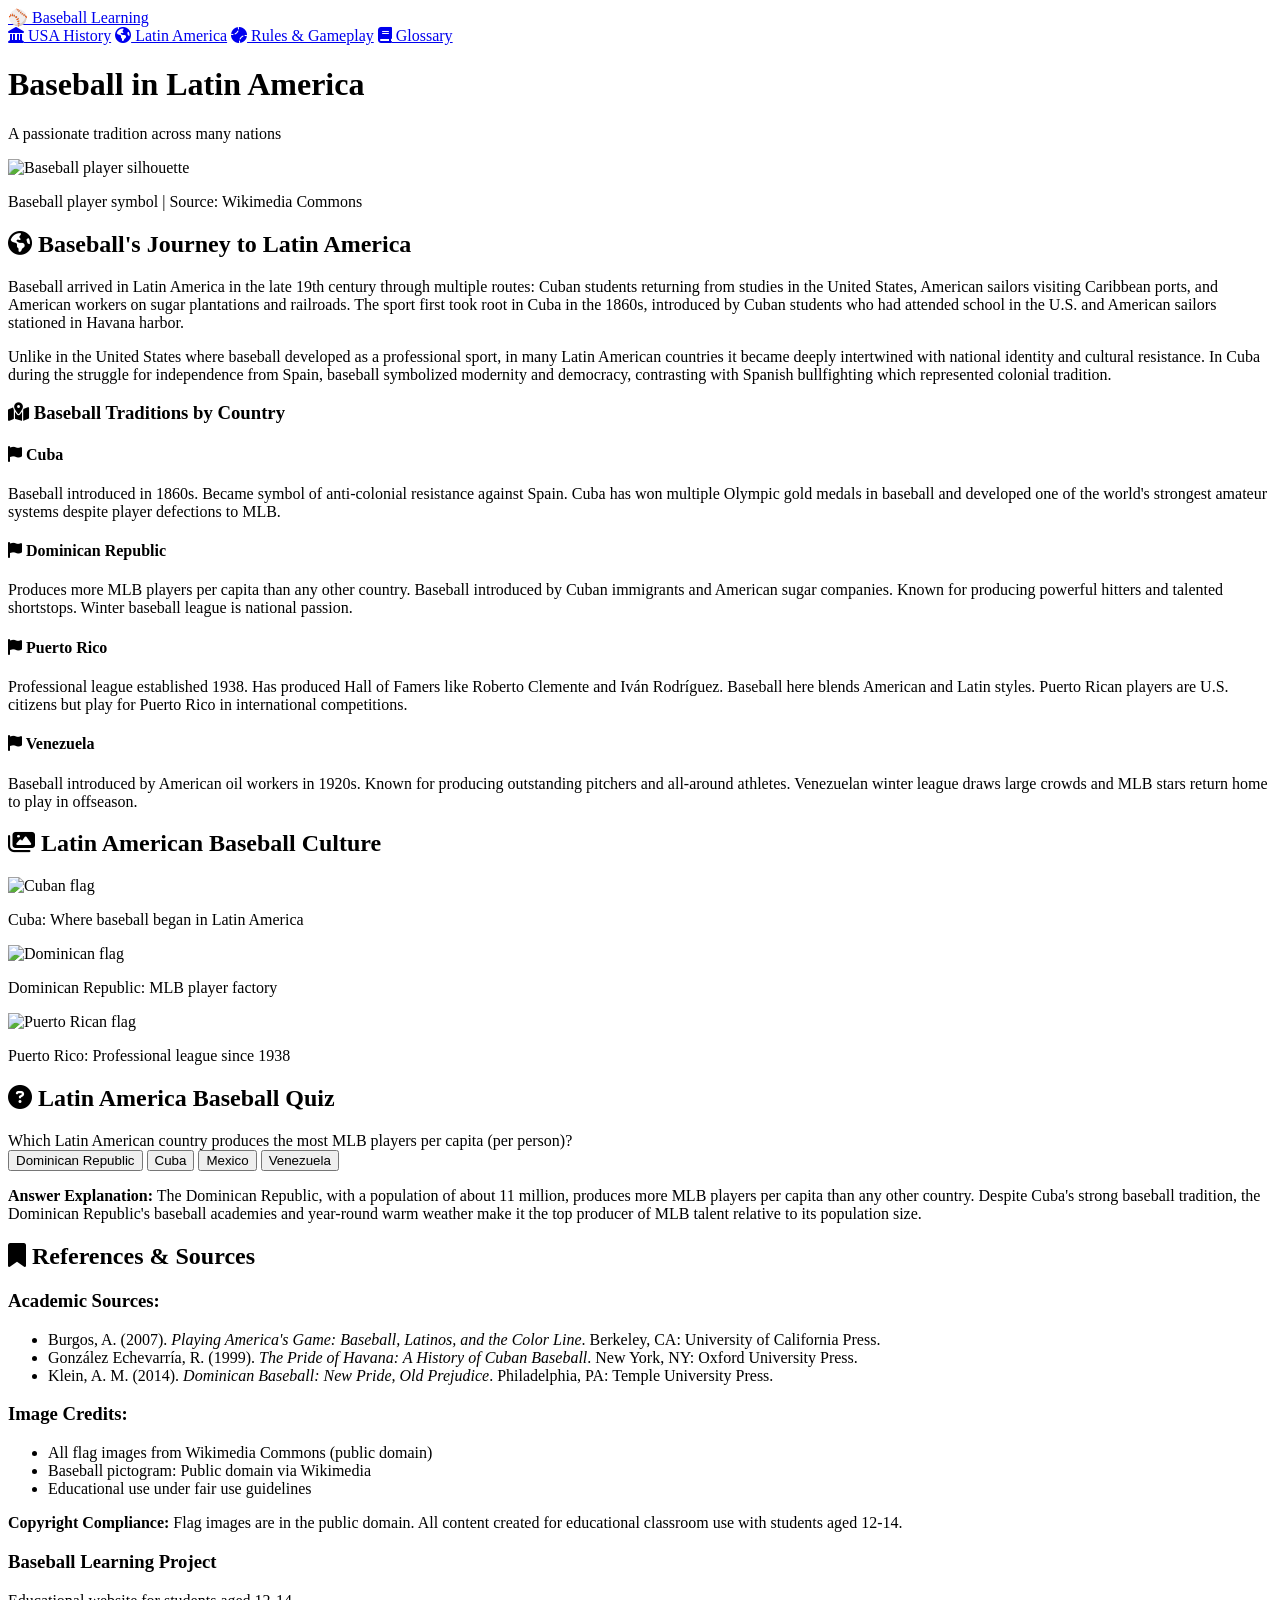
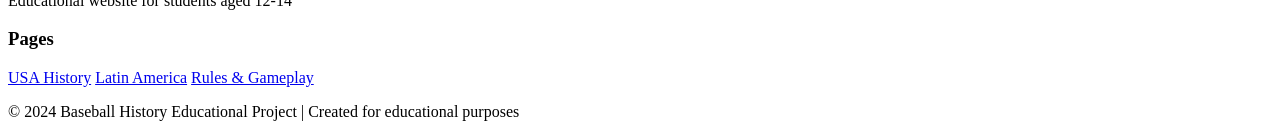
==== latin-america.html @ d47d445d "Create latin-america.html" ====
<!DOCTYPE html>
<html lang="en">
<head>
    <meta charset="UTF-8">
    <meta name="viewport" content="width=device-width, initial-scale=1.0">
    <title>Baseball in Latin America</title>
    <link rel="stylesheet" href="style.css">
    <link rel="stylesheet" href="https://cdnjs.cloudflare.com/ajax/libs/font-awesome/6.4.0/css/all.min.css">
</head>
<body class="latin-page">
    <nav class="main-nav">
        <div class="nav-container">
            <a href="index.html" class="nav-logo">⚾ Baseball Learning</a>
            <div class="nav-links">
                <a href="index.html"><i class="fas fa-landmark"></i> USA History</a>
                <a href="latin-america.html" class="active"><i class="fas fa-globe-americas"></i> Latin America</a>
                <a href="rules.html"><i class="fas fa-baseball-ball"></i> Rules & Gameplay</a>
                <a href="index.html#glossary"><i class="fas fa-book"></i> Glossary</a>
            </div>
        </div>
    </nav>

    <header class="hero">
        <div class="hero-content">
            <h1 class="hero-title">Baseball in Latin America</h1>
            <p class="hero-subtitle">A passionate tradition across many nations</p>
        </div>
    </header>

    <main class="container">
        <section class="content-section">
            <div class="content-with-image reverse">
                <div class="image-content">
                    <img src="https://upload.wikimedia.org/wikipedia/commons/thumb/9/9a/Baseball_pictogram.svg/400px-Baseball_pictogram.svg.png" alt="Baseball player silhouette" class="content-image">
                    <p class="image-caption">Baseball player symbol | Source: Wikimedia Commons</p>
                </div>
                <div class="text-content">
                    <h2><i class="fas fa-globe-americas"></i> Baseball's Journey to Latin America</h2>
                    <p>Baseball arrived in Latin America in the late 19th century through multiple routes: Cuban students returning from studies in the United States, American sailors visiting Caribbean ports, and American workers on sugar plantations and railroads. The sport first took root in Cuba in the 1860s, introduced by Cuban students who had attended school in the U.S. and American sailors stationed in Havana harbor.</p>
                    
                    <p>Unlike in the United States where baseball developed as a professional sport, in many Latin American countries it became deeply intertwined with national identity and cultural resistance. In Cuba during the struggle for independence from Spain, baseball symbolized modernity and democracy, contrasting with Spanish bullfighting which represented colonial tradition.</p>
                    
                    <h3><i class="fas fa-map-marked-alt"></i> Baseball Traditions by Country</h3>
                    <div class="countries-grid">
                        <div class="country-card">
                            <h4><i class="fas fa-flag"></i> Cuba</h4>
                            <p>Baseball introduced in 1860s. Became symbol of anti-colonial resistance against Spain. Cuba has won multiple Olympic gold medals in baseball and developed one of the world's strongest amateur systems despite player defections to MLB.</p>
                        </div>
                        <div class="country-card">
                            <h4><i class="fas fa-flag"></i> Dominican Republic</h4>
                            <p>Produces more MLB players per capita than any other country. Baseball introduced by Cuban immigrants and American sugar companies. Known for producing powerful hitters and talented shortstops. Winter baseball league is national passion.</p>
                        </div>
                        <div class="country-card">
                            <h4><i class="fas fa-flag"></i> Puerto Rico</h4>
                            <p>Professional league established 1938. Has produced Hall of Famers like Roberto Clemente and Iván Rodríguez. Baseball here blends American and Latin styles. Puerto Rican players are U.S. citizens but play for Puerto Rico in international competitions.</p>
                        </div>
                        <div class="country-card">
                            <h4><i class="fas fa-flag"></i> Venezuela</h4>
                            <p>Baseball introduced by American oil workers in 1920s. Known for producing outstanding pitchers and all-around athletes. Venezuelan winter league draws large crowds and MLB stars return home to play in offseason.</p>
                        </div>
                    </div>
                </div>
            </div>
        </section>

        <section class="image-gallery">
            <h2><i class="fas fa-images"></i> Latin American Baseball Culture</h2>
            <div class="gallery-grid">
                <div class="gallery-item">
                    <img src="https://upload.wikimedia.org/wikipedia/commons/thumb/b/b9/Flag_of_Cuba.svg/400px-Flag_of_Cuba.svg.png" alt="Cuban flag">
                    <p>Cuba: Where baseball began in Latin America</p>
                </div>
                <div class="gallery-item">
                    <img src="https://upload.wikimedia.org/wikipedia/commons/thumb/9/9f/Flag_of_the_Dominican_Republic.svg/400px-Flag_of_the_Dominican_Republic.svg.png" alt="Dominican flag">
                    <p>Dominican Republic: MLB player factory</p>
                </div>
                <div class="gallery-item">
                    <img src="https://upload.wikimedia.org/wikipedia/commons/thumb/2/28/Flag_of_Puerto_Rico.svg/400px-Flag_of_Puerto_Rico.svg.png" alt="Puerto Rican flag">
                    <p>Puerto Rico: Professional league since 1938</p>
                </div>
            </div>
        </section>

        <section class="quiz-section">
            <h2><i class="fas fa-question-circle"></i> Latin America Baseball Quiz</h2>
            <div class="quiz-box">
                <div class="quiz-question" id="quiz-question-la">Which Latin American country produces the most MLB players per capita (per person)?</div>
                <div class="quiz-options">
                    <button class="quiz-option" onclick="checkAnswerLA(this, 'correct')">Dominican Republic</button>
                    <button class="quiz-option" onclick="checkAnswerLA(this, 'wrong')">Cuba</button>
                    <button class="quiz-option" onclick="checkAnswerLA(this, 'wrong')">Mexico</button>
                    <button class="quiz-option" onclick="checkAnswerLA(this, 'wrong')">Venezuela</button>
                </div>
                <div class="quiz-feedback" id="quiz-feedback-la"></div>
                <div class="quiz-explanation">
                    <p><strong>Answer Explanation:</strong> The Dominican Republic, with a population of about 11 million, produces more MLB players per capita than any other country. Despite Cuba's strong baseball tradition, the Dominican Republic's baseball academies and year-round warm weather make it the top producer of MLB talent relative to its population size.</p>
                </div>
            </div>
        </section>

        <section class="references-section">
            <h2><i class="fas fa-bookmark"></i> References & Sources</h2>
            <div class="references-box">
                <h3>Academic Sources:</h3>
                <ul>
                    <li>Burgos, A. (2007). <em>Playing America's Game: Baseball, Latinos, and the Color Line</em>. Berkeley, CA: University of California Press.</li>
                    <li>González Echevarría, R. (1999). <em>The Pride of Havana: A History of Cuban Baseball</em>. New York, NY: Oxford University Press.</li>
                    <li>Klein, A. M. (2014). <em>Dominican Baseball: New Pride, Old Prejudice</em>. Philadelphia, PA: Temple University Press.</li>
                </ul>
                
                <h3>Image Credits:</h3>
                <ul>
                    <li>All flag images from Wikimedia Commons (public domain)</li>
                    <li>Baseball pictogram: Public domain via Wikimedia</li>
                    <li>Educational use under fair use guidelines</li>
                </ul>
                
                <div class="copyright-notice">
                    <p><strong>Copyright Compliance:</strong> Flag images are in the public domain. All content created for educational classroom use with students aged 12-14.</p>
                </div>
            </div>
        </section>
    </main>

    <footer class="main-footer">
        <div class="footer-content">
            <div class="footer-section">
                <h3>Baseball Learning Project</h3>
                <p>Educational website for students aged 12-14</p>
            </div>
            <div class="footer-section">
                <h3>Pages</h3>
                <a href="index.html">USA History</a>
                <a href="latin-america.html">Latin America</a>
                <a href="rules.html">Rules & Gameplay</a>
            </div>
        </div>
        <div class="footer-bottom">
            <p>© 2024 Baseball History Educational Project | Created for educational purposes</p>
        </div>
    </footer>

    <script src="script.js"></script>
</body>
</html>
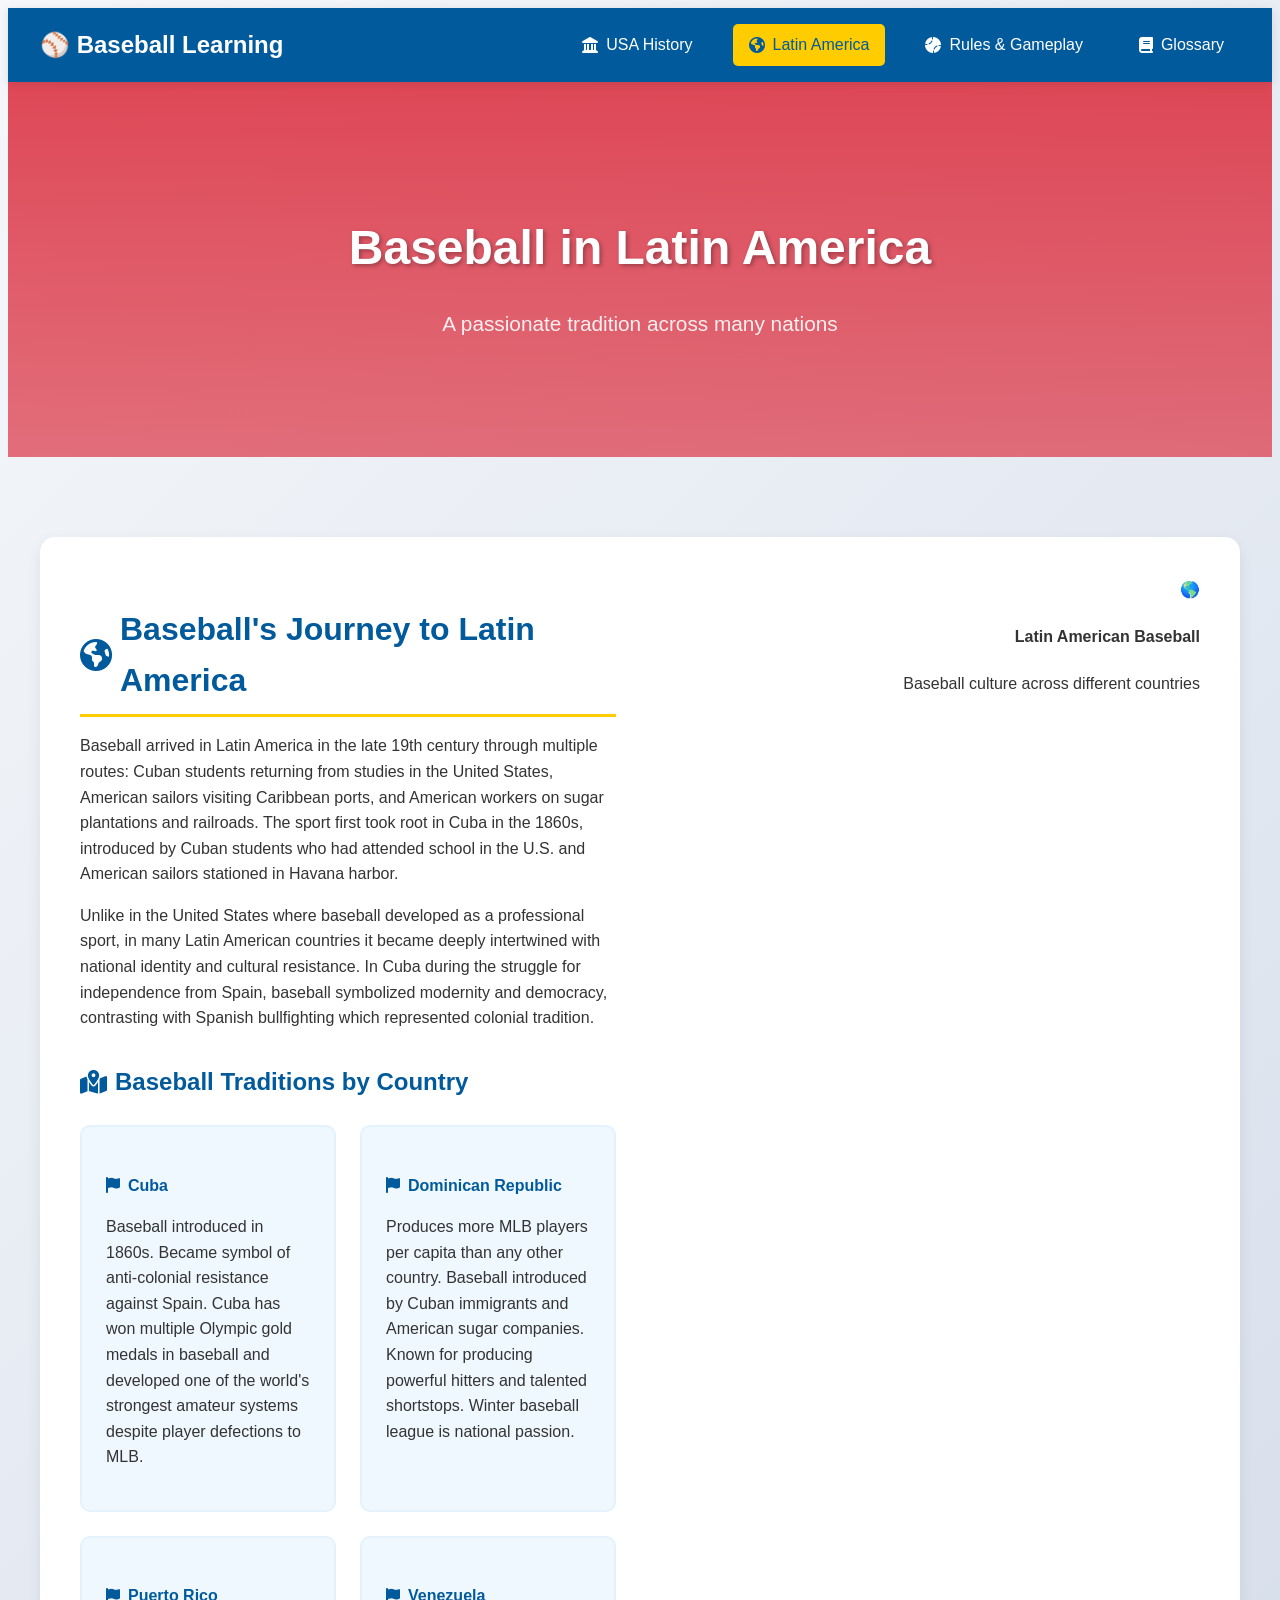
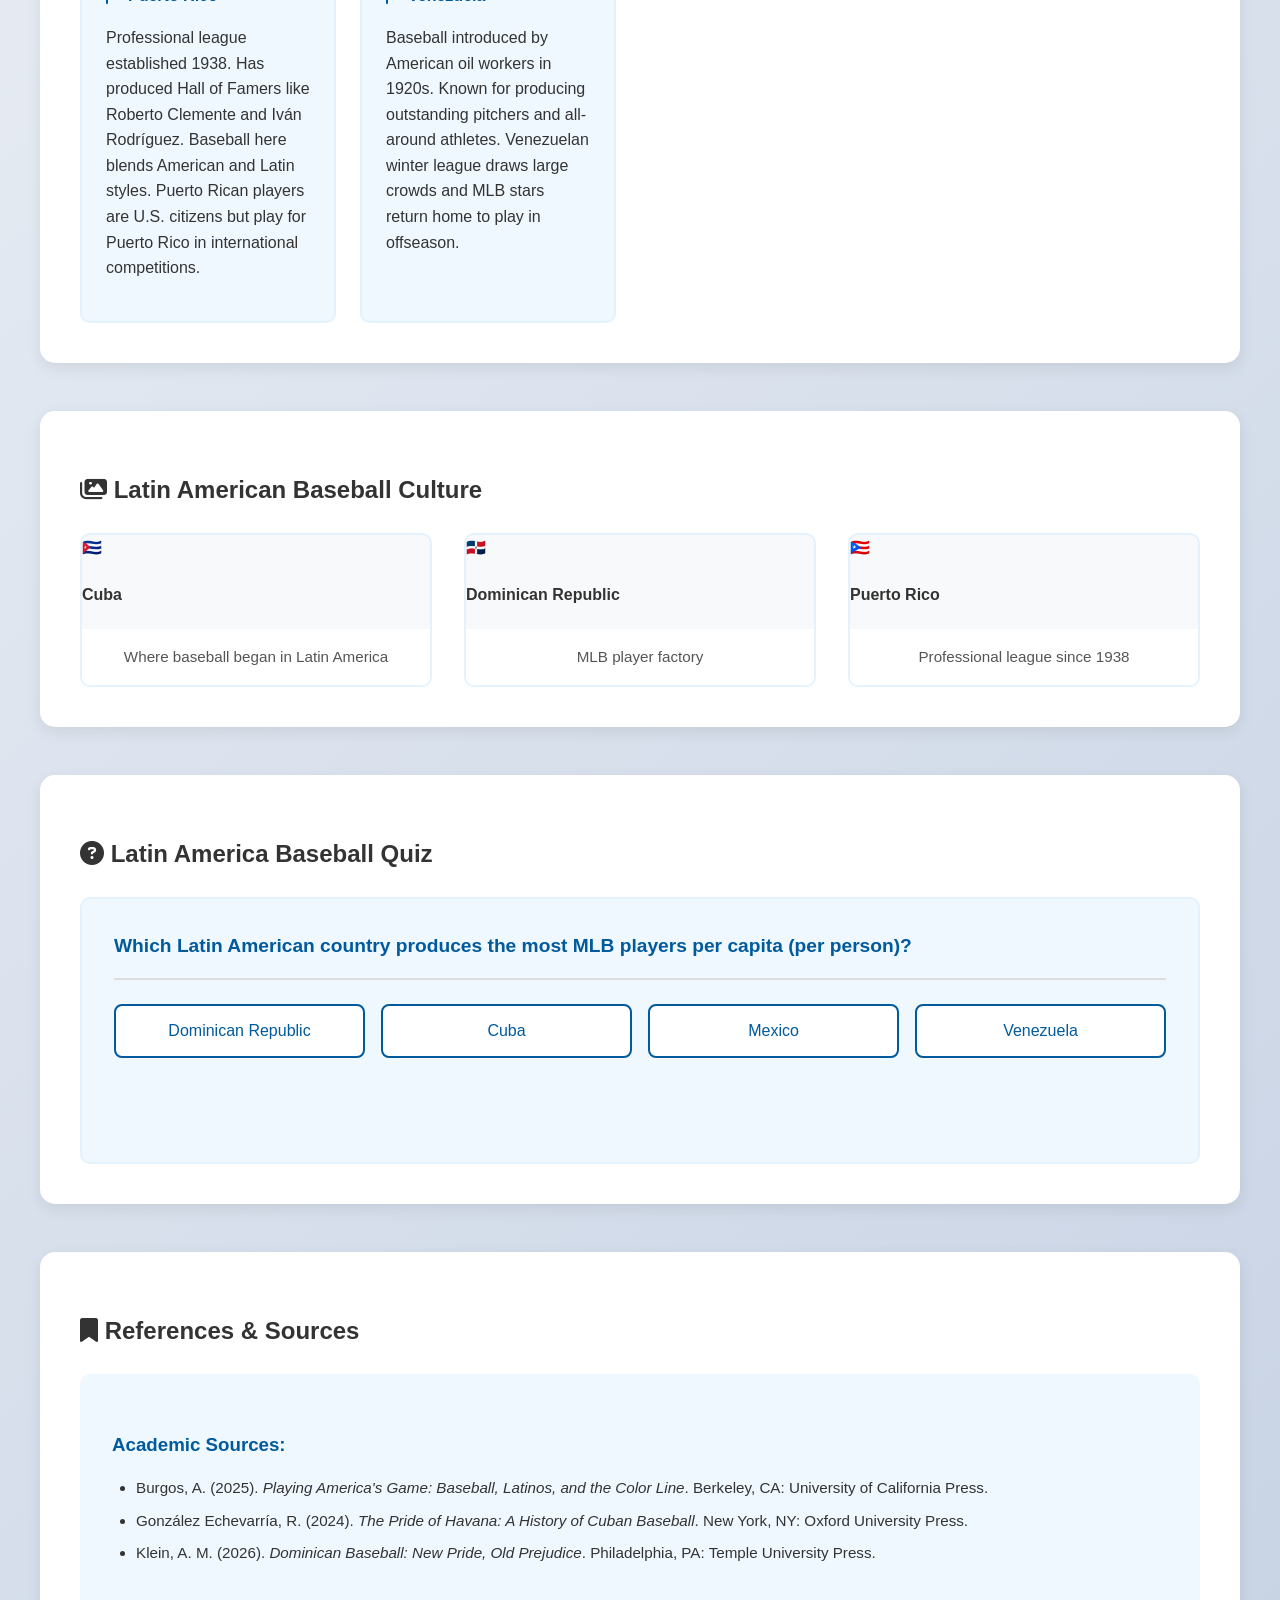
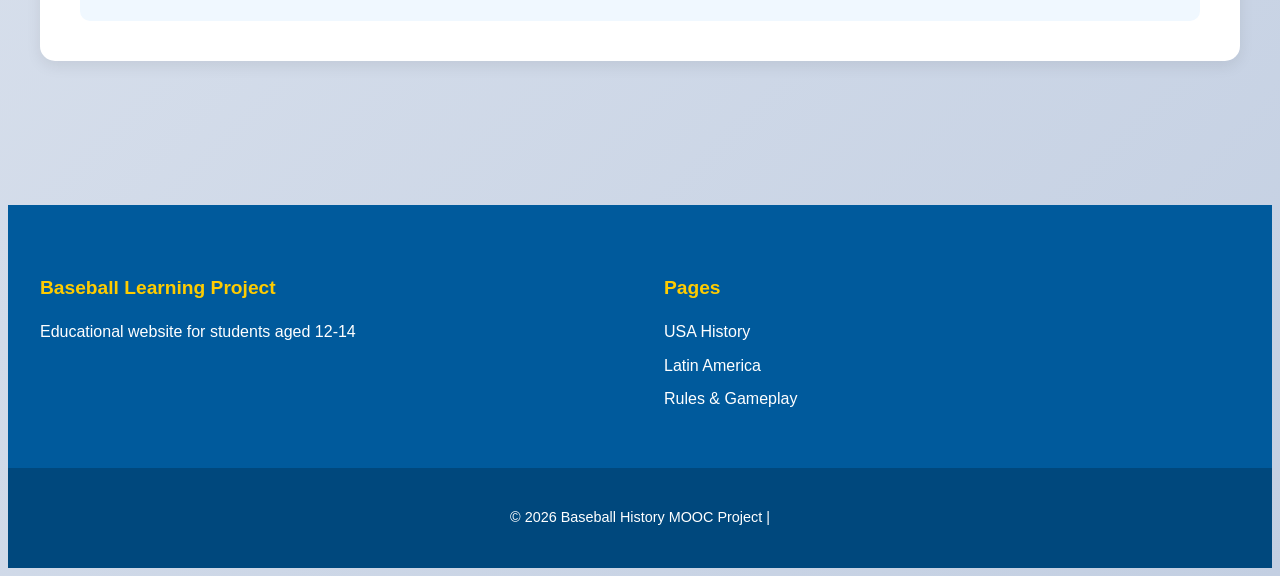
==== commit 9eba9649: "Update latin-america.html" ====
--- a/latin-america.html
+++ b/latin-america.html
@@ -31,8 +31,11 @@
         <section class="content-section">
             <div class="content-with-image reverse">
                 <div class="image-content">
-                    <img src="https://upload.wikimedia.org/wikipedia/commons/thumb/9/9a/Baseball_pictogram.svg/400px-Baseball_pictogram.svg.png" alt="Baseball player silhouette" class="content-image">
-                    <p class="image-caption">Baseball player symbol | Source: Wikimedia Commons</p>
+                    <div class="image-placeholder">
+                        <div class="placeholder-icon">🌎</div>
+                        <h4>Latin American Baseball</h4>
+                        <p>Baseball culture across different countries</p>
+                    </div>
                 </div>
                 <div class="text-content">
                     <h2><i class="fas fa-globe-americas"></i> Baseball's Journey to Latin America</h2>
@@ -67,16 +70,25 @@
             <h2><i class="fas fa-images"></i> Latin American Baseball Culture</h2>
             <div class="gallery-grid">
                 <div class="gallery-item">
-                    <img src="https://upload.wikimedia.org/wikipedia/commons/thumb/b/b9/Flag_of_Cuba.svg/400px-Flag_of_Cuba.svg.png" alt="Cuban flag">
-                    <p>Cuba: Where baseball began in Latin America</p>
+                    <div class="image-placeholder">
+                        <div class="placeholder-icon">🇨🇺</div>
+                        <h4>Cuba</h4>
+                        <p>Where baseball began in Latin America</p>
+                    </div>
                 </div>
                 <div class="gallery-item">
-                    <img src="https://upload.wikimedia.org/wikipedia/commons/thumb/9/9f/Flag_of_the_Dominican_Republic.svg/400px-Flag_of_the_Dominican_Republic.svg.png" alt="Dominican flag">
-                    <p>Dominican Republic: MLB player factory</p>
+                    <div class="image-placeholder">
+                        <div class="placeholder-icon">🇩🇴</div>
+                        <h4>Dominican Republic</h4>
+                        <p>MLB player factory</p>
+                    </div>
                 </div>
                 <div class="gallery-item">
-                    <img src="https://upload.wikimedia.org/wikipedia/commons/thumb/2/28/Flag_of_Puerto_Rico.svg/400px-Flag_of_Puerto_Rico.svg.png" alt="Puerto Rican flag">
-                    <p>Puerto Rico: Professional league since 1938</p>
+                    <div class="image-placeholder">
+                        <div class="placeholder-icon">🇵🇷</div>
+                        <h4>Puerto Rico</h4>
+                        <p>Professional league since 1938</p>
+                    </div>
                 </div>
             </div>
         </section>
@@ -103,21 +115,10 @@
             <div class="references-box">
                 <h3>Academic Sources:</h3>
                 <ul>
-                    <li>Burgos, A. (2007). <em>Playing America's Game: Baseball, Latinos, and the Color Line</em>. Berkeley, CA: University of California Press.</li>
-                    <li>González Echevarría, R. (1999). <em>The Pride of Havana: A History of Cuban Baseball</em>. New York, NY: Oxford University Press.</li>
-                    <li>Klein, A. M. (2014). <em>Dominican Baseball: New Pride, Old Prejudice</em>. Philadelphia, PA: Temple University Press.</li>
+                    <li>Burgos, A. (2025). <em>Playing America's Game: Baseball, Latinos, and the Color Line</em>. Berkeley, CA: University of California Press.</li>
+                    <li>González Echevarría, R. (2024). <em>The Pride of Havana: A History of Cuban Baseball</em>. New York, NY: Oxford University Press.</li>
+                    <li>Klein, A. M. (2026). <em>Dominican Baseball: New Pride, Old Prejudice</em>. Philadelphia, PA: Temple University Press.</li>
                 </ul>
-                
-                <h3>Image Credits:</h3>
-                <ul>
-                    <li>All flag images from Wikimedia Commons (public domain)</li>
-                    <li>Baseball pictogram: Public domain via Wikimedia</li>
-                    <li>Educational use under fair use guidelines</li>
-                </ul>
-                
-                <div class="copyright-notice">
-                    <p><strong>Copyright Compliance:</strong> Flag images are in the public domain. All content created for educational classroom use with students aged 12-14.</p>
-                </div>
             </div>
         </section>
     </main>
@@ -136,7 +137,7 @@
             </div>
         </div>
         <div class="footer-bottom">
-            <p>© 2024 Baseball History Educational Project | Created for educational purposes</p>
+            <p>© 2026 Baseball History MOOC Project |</p>
         </div>
     </footer>
 
--- a/style.css
+++ b/style.css
@@ -0,0 +1,747 @@
+[file name]: style.css
+[file content begin]
+/* ===== GLOBAL STYLES ===== */
+* {
+    margin: 0;
+    padding: 0;
+    box-sizing: border-box;
+}
+
+body {
+    font-family: 'Arial', sans-serif;
+    line-height: 1.6;
+    color: #333;
+    background: linear-gradient(135deg, #f5f7fa 0%, #c3cfe2 100%);
+    min-height: 100vh;
+}
+
+.container {
+    max-width: 1200px;
+    margin: 0 auto;
+    padding: 2rem;
+}
+
+/* ===== NAVIGATION ===== */
+.main-nav {
+    background: #005A9C;
+    color: white;
+    padding: 1rem 0;
+    box-shadow: 0 2px 10px rgba(0,0,0,0.1);
+    position: sticky;
+    top: 0;
+    z-index: 1000;
+}
+
+.nav-container {
+    max-width: 1200px;
+    margin: 0 auto;
+    padding: 0 2rem;
+    display: flex;
+    justify-content: space-between;
+    align-items: center;
+}
+
+.nav-logo {
+    font-size: 1.5rem;
+    font-weight: bold;
+    color: white;
+    text-decoration: none;
+    display: flex;
+    align-items: center;
+    gap: 0.5rem;
+}
+
+.nav-logo:hover {
+    color: #ffcc00;
+}
+
+.nav-links {
+    display: flex;
+    gap: 1.5rem;
+}
+
+.nav-links a {
+    color: white;
+    text-decoration: none;
+    padding: 0.5rem 1rem;
+    border-radius: 5px;
+    transition: all 0.3s ease;
+    display: flex;
+    align-items: center;
+    gap: 0.5rem;
+}
+
+.nav-links a:hover {
+    background: rgba(255,255,255,0.1);
+    transform: translateY(-2px);
+}
+
+.nav-links a.active {
+    background: #ffcc00;
+    color: #005A9C;
+}
+
+/* ===== HERO SECTION ===== */
+.hero {
+    background: linear-gradient(rgba(0,90,156,0.9), rgba(0,90,156,0.7)), 
+                url('https://upload.wikimedia.org/wikipedia/commons/thumb/4/49/Baseball_%28crop%29.jpg/1920px-Baseball_%28crop%29.jpg');
+    background-size: cover;
+    background-position: center;
+    color: white;
+    padding: 6rem 2rem;
+    text-align: center;
+    margin-bottom: 3rem;
+}
+
+.hero-content {
+    max-width: 800px;
+    margin: 0 auto;
+}
+
+.hero-title {
+    font-size: 3rem;
+    margin-bottom: 1rem;
+    text-shadow: 2px 2px 4px rgba(0,0,0,0.3);
+}
+
+.hero-subtitle {
+    font-size: 1.3rem;
+    opacity: 0.9;
+}
+
+/* ===== CONTENT SECTIONS ===== */
+.content-section {
+    background: white;
+    border-radius: 15px;
+    padding: 2.5rem;
+    margin-bottom: 3rem;
+    box-shadow: 0 5px 15px rgba(0,0,0,0.08);
+}
+
+.content-with-image {
+    display: grid;
+    grid-template-columns: 1fr 1fr;
+    gap: 3rem;
+    align-items: start;
+}
+
+.content-with-image.reverse {
+    grid-template-columns: 1fr 1fr;
+    direction: rtl;
+}
+
+.content-with-image.reverse .text-content {
+    direction: ltr;
+}
+
+.text-content h2, .text-content h3 {
+    color: #005A9C;
+    margin-bottom: 1rem;
+    display: flex;
+    align-items: center;
+    gap: 0.5rem;
+}
+
+.text-content h2 {
+    font-size: 2rem;
+    border-bottom: 3px solid #ffcc00;
+    padding-bottom: 0.5rem;
+}
+
+.text-content h3 {
+    font-size: 1.5rem;
+    margin-top: 2rem;
+}
+
+.feature-list {
+    background: #f0f8ff;
+    padding: 1.5rem;
+    border-radius: 10px;
+    margin: 1.5rem 0;
+    border-left: 5px solid #005A9C;
+}
+
+.feature-list li {
+    margin-bottom: 0.8rem;
+    padding-left: 0.5rem;
+}
+
+.feature-list li:last-child {
+    margin-bottom: 0;
+}
+
+/* ===== IMAGES ===== */
+.image-content {
+    display: flex;
+    flex-direction: column;
+    gap: 1rem;
+}
+
+.content-image {
+    width: 100%;
+    height: 300px;
+    object-fit: contain;
+    background: white;
+    border-radius: 10px;
+    padding: 1rem;
+    border: 3px solid #005A9C;
+    box-shadow: 0 5px 15px rgba(0,0,0,0.1);
+}
+
+.image-caption {
+    text-align: center;
+    font-style: italic;
+    color: #666;
+    font-size: 0.9rem;
+    padding: 0.5rem;
+    background: #f8f9fa;
+    border-radius: 5px;
+}
+
+/* ===== TIMELINE ===== */
+.timeline-section {
+    background: white;
+    padding: 2.5rem;
+    border-radius: 15px;
+    margin-bottom: 3rem;
+    box-shadow: 0 5px 15px rgba(0,0,0,0.08);
+}
+
+.timeline {
+    position: relative;
+    margin-top: 2rem;
+    padding-left: 2rem;
+}
+
+.timeline::before {
+    content: '';
+    position: absolute;
+    left: 30px;
+    top: 0;
+    bottom: 0;
+    width: 4px;
+    background: #005A9C;
+}
+
+.timeline-item {
+    position: relative;
+    margin-bottom: 2rem;
+    padding-left: 3rem;
+}
+
+.timeline-date {
+    position: absolute;
+    left: -90px;
+    top: 0;
+    background: #005A9C;
+    color: white;
+    padding: 0.5rem 1rem;
+    border-radius: 20px;
+    font-weight: bold;
+    min-width: 80px;
+    text-align: center;
+}
+
+.timeline-content {
+    background: #f0f8ff;
+    padding: 1.5rem;
+    border-radius: 10px;
+    border: 2px solid #e3f2fd;
+}
+
+.timeline-content h4 {
+    color: #005A9C;
+    margin-bottom: 0.5rem;
+}
+
+/* ===== IMAGE GALLERY ===== */
+.image-gallery {
+    background: white;
+    padding: 2.5rem;
+    border-radius: 15px;
+    margin: 3rem 0;
+    box-shadow: 0 5px 15px rgba(0,0,0,0.08);
+}
+
+.gallery-grid {
+    display: grid;
+    grid-template-columns: repeat(auto-fit, minmax(300px, 1fr));
+    gap: 2rem;
+    margin-top: 1.5rem;
+}
+
+.gallery-item {
+    background: #f8f9fa;
+    border-radius: 10px;
+    overflow: hidden;
+    transition: transform 0.3s ease;
+    border: 2px solid #e3f2fd;
+}
+
+.gallery-item:hover {
+    transform: translateY(-10px);
+    box-shadow: 0 15px 30px rgba(0,0,0,0.15);
+}
+
+.gallery-item img {
+    width: 100%;
+    height: 250px;
+    object-fit: contain;
+    background: white;
+    padding: 1.5rem;
+}
+
+.gallery-item p {
+    padding: 1rem;
+    text-align: center;
+    font-size: 0.95rem;
+    color: #555;
+    background: white;
+    margin: 0;
+}
+
+/* ===== QUIZ SECTION ===== */
+.quiz-section {
+    background: white;
+    padding: 2.5rem;
+    border-radius: 15px;
+    margin-bottom: 3rem;
+    box-shadow: 0 5px 15px rgba(0,0,0,0.08);
+}
+
+.quiz-box {
+    background: #f0f8ff;
+    padding: 2rem;
+    border-radius: 10px;
+    border: 2px solid #e3f2fd;
+    margin-top: 1.5rem;
+}
+
+.quiz-question {
+    font-size: 1.2rem;
+    font-weight: bold;
+    color: #005A9C;
+    margin-bottom: 1.5rem;
+    padding-bottom: 1rem;
+    border-bottom: 2px solid #ddd;
+}
+
+.quiz-options {
+    display: grid;
+    grid-template-columns: repeat(auto-fit, minmax(200px, 1fr));
+    gap: 1rem;
+    margin-bottom: 1.5rem;
+}
+
+.quiz-option {
+    padding: 1rem;
+    background: white;
+    border: 2px solid #005A9C;
+    border-radius: 8px;
+    cursor: pointer;
+    font-size: 1rem;
+    transition: all 0.3s ease;
+    color: #005A9C;
+}
+
+.quiz-option:hover {
+    background: #005A9C;
+    color: white;
+    transform: translateY(-2px);
+}
+
+.quiz-option.correct {
+    background: #4CAF50;
+    color: white;
+    border-color: #4CAF50;
+}
+
+.quiz-option.wrong {
+    background: #f44336;
+    color: white;
+    border-color: #f44336;
+}
+
+.quiz-feedback {
+    padding: 1rem;
+    border-radius: 8px;
+    margin: 1rem 0;
+    font-weight: bold;
+}
+
+.quiz-feedback.correct {
+    background: #d4edda;
+    color: #155724;
+    border: 1px solid #c3e6cb;
+}
+
+.quiz-feedback.wrong {
+    background: #f8d7da;
+    color: #721c24;
+    border: 1px solid #f5c6cb;
+}
+
+.quiz-explanation {
+    background: #e8f4f8;
+    padding: 1.5rem;
+    border-radius: 8px;
+    margin-top: 1.5rem;
+    border-left: 4px solid #005A9C;
+    display: none;
+}
+
+.quiz-explanation p {
+    margin: 0;
+    font-size: 0.95rem;
+    line-height: 1.6;
+}
+
+/* ===== GLOSSARY ===== */
+.glossary-section {
+    background: white;
+    padding: 2.5rem;
+    border-radius: 15px;
+    margin-bottom: 3rem;
+    box-shadow: 0 5px 15px rgba(0,0,0,0.08);
+}
+
+.glossary-grid {
+    display: grid;
+    grid-template-columns: repeat(auto-fit, minmax(250px, 1fr));
+    gap: 1.5rem;
+    margin-top: 1.5rem;
+}
+
+.glossary-card {
+    background: #f0f8ff;
+    padding: 1.5rem;
+    border-radius: 10px;
+    border: 2px solid #e3f2fd;
+    transition: transform 0.3s ease;
+}
+
+.glossary-card:hover {
+    transform: translateY(-5px);
+    box-shadow: 0 5px 15px rgba(0,90,156,0.1);
+}
+
+.glossary-card h4 {
+    color: #005A9C;
+    margin-bottom: 0.5rem;
+    border-bottom: 2px solid #ffcc00;
+    padding-bottom: 0.5rem;
+}
+
+/* ===== RULES PAGE SPECIFIC ===== */
+.rules-grid {
+    display: grid;
+    grid-template-columns: repeat(auto-fit, minmax(300px, 1fr));
+    gap: 2rem;
+    margin-top: 2rem;
+}
+
+.rule-card {
+    background: #f0f8ff;
+    padding: 1.5rem;
+    border-radius: 10px;
+    border: 2px solid #e3f2fd;
+    position: relative;
+    transition: transform 0.3s ease;
+}
+
+.rule-card:hover {
+    transform: translateY(-5px);
+    box-shadow: 0 10px 20px rgba(0,90,156,0.1);
+}
+
+.rule-number {
+    position: absolute;
+    top: -15px;
+    left: -15px;
+    background: #005A9C;
+    color: white;
+    width: 40px;
+    height: 40px;
+    border-radius: 50%;
+    display: flex;
+    align-items: center;
+    justify-content: center;
+    font-weight: bold;
+    font-size: 1.2rem;
+}
+
+.rule-card h3 {
+    color: #005A9C;
+    margin-bottom: 0.5rem;
+    margin-top: 0.5rem;
+}
+
+/* ===== BASEBALL FIELD ===== */
+.baseball-field {
+    background: white;
+    padding: 2rem;
+    border-radius: 15px;
+    margin: 2rem 0;
+    box-shadow: 0 5px 15px rgba(0,0,0,0.08);
+}
+
+.field-container {
+    width: 100%;
+    height: 400px;
+    background: #2E8B57;
+    border: 5px solid #8B4513;
+    position: relative;
+    border-radius: 10px;
+    margin: 2rem 0;
+}
+
+.position {
+    position: absolute;
+    width: 60px;
+    height: 60px;
+    background: #005A9C;
+    color: white;
+    border-radius: 50%;
+    display: flex;
+    align-items: center;
+    justify-content: center;
+    font-weight: bold;
+    cursor: pointer;
+    transition: all 0.3s ease;
+    border: 3px solid white;
+    box-shadow: 0 3px 6px rgba(0,0,0,0.2);
+}
+
+.position:hover {
+    background: #ffcc00;
+    color: #005A9C;
+    transform: scale(1.1);
+}
+
+.pitcher { top: 50%; left: 50%; transform: translate(-50%, -50%); }
+.catcher { top: 85%; left: 50%; transform: translateX(-50%); }
+.first { top: 60%; left: 75%; }
+.second { top: 40%; left: 60%; }
+.third { top: 60%; left: 25%; }
+.shortstop { top: 30%; left: 40%; }
+.left { top: 10%; left: 20%; }
+.center { top: 5%; left: 50%; transform: translateX(-50%); }
+.right { top: 10%; left: 80%; }
+
+.position-info {
+    background: #f0f8ff;
+    padding: 1.5rem;
+    border-radius: 10px;
+    border: 2px solid #005A9C;
+    margin-top: 1rem;
+}
+
+/* ===== STEPS SECTION ===== */
+.steps-container {
+    margin-top: 2rem;
+}
+
+.step {
+    display: flex;
+    align-items: flex-start;
+    gap: 1.5rem;
+    margin-bottom: 2rem;
+    padding: 1.5rem;
+    background: #f0f8ff;
+    border-radius: 10px;
+    border-left: 5px solid #005A9C;
+}
+
+.step-icon {
+    background: #005A9C;
+    color: white;
+    width: 50px;
+    height: 50px;
+    border-radius: 50%;
+    display: flex;
+    align-items: center;
+    justify-content: center;
+    font-size: 1.5rem;
+    font-weight: bold;
+    flex-shrink: 0;
+}
+
+.step-content h4 {
+    color: #005A9C;
+    margin-bottom: 0.5rem;
+}
+
+/* ===== COUNTRIES GRID ===== */
+.countries-grid {
+    display: grid;
+    grid-template-columns: repeat(auto-fit, minmax(250px, 1fr));
+    gap: 1.5rem;
+    margin-top: 1.5rem;
+}
+
+.country-card {
+    background: #f0f8ff;
+    padding: 1.5rem;
+    border-radius: 10px;
+    border: 2px solid #e3f2fd;
+    transition: transform 0.3s ease;
+}
+
+.country-card:hover {
+    transform: translateY(-5px);
+    box-shadow: 0 5px 15px rgba(0,90,156,0.1);
+}
+
+.country-card h4 {
+    color: #005A9C;
+    margin-bottom: 0.5rem;
+    display: flex;
+    align-items: center;
+    gap: 0.5rem;
+}
+
+/* ===== REFERENCES ===== */
+.references-section {
+    background: white;
+    padding: 2.5rem;
+    border-radius: 15px;
+    margin-bottom: 3rem;
+    box-shadow: 0 5px 15px rgba(0,0,0,0.08);
+}
+
+.references-box {
+    background: #f0f8ff;
+    padding: 2rem;
+    border-radius: 10px;
+    margin-top: 1.5rem;
+}
+
+.references-box h3 {
+    color: #005A9C;
+    margin-top: 1.5rem;
+    margin-bottom: 1rem;
+}
+
+.references-box ul {
+    padding-left: 1.5rem;
+    margin-bottom: 1.5rem;
+}
+
+.references-box li {
+    margin-bottom: 0.5rem;
+    font-size: 0.95rem;
+}
+
+.copyright-notice {
+    background: #e8f4f8;
+    padding: 1rem;
+    border-radius: 8px;
+    border-left: 4px solid #005A9C;
+    margin-top: 1.5rem;
+    font-size: 0.9rem;
+}
+
+/* ===== FOOTER ===== */
+.main-footer {
+    background: #005A9C;
+    color: white;
+    padding: 3rem 0 0;
+    margin-top: 4rem;
+}
+
+.footer-content {
+    max-width: 1200px;
+    margin: 0 auto;
+    padding: 0 2rem;
+    display: grid;
+    grid-template-columns: repeat(auto-fit, minmax(250px, 1fr));
+    gap: 3rem;
+}
+
+.footer-section h3 {
+    color: #ffcc00;
+    margin-bottom: 1rem;
+    font-size: 1.2rem;
+}
+
+.footer-section a {
+    display: block;
+    color: white;
+    text-decoration: none;
+    margin-bottom: 0.5rem;
+    transition: color 0.3s ease;
+}
+
+.footer-section a:hover {
+    color: #ffcc00;
+}
+
+.footer-bottom {
+    text-align: center;
+    padding: 1.5rem;
+    background: rgba(0,0,0,0.2);
+    margin-top: 3rem;
+    font-size: 0.9rem;
+}
+
+.student-tag, .teacher-note {
+    font-style: italic;
+    opacity: 0.8;
+    margin-top: 0.5rem;
+}
+
+/* ===== RESPONSIVE DESIGN ===== */
+@media (max-width: 768px) {
+    .hero-title {
+        font-size: 2rem;
+    }
+    
+    .hero-subtitle {
+        font-size: 1.1rem;
+    }
+    
+    .content-with-image {
+        grid-template-columns: 1fr;
+        gap: 2rem;
+    }
+    
+    .nav-container {
+        flex-direction: column;
+        gap: 1rem;
+    }
+    
+    .nav-links {
+        flex-wrap: wrap;
+        justify-content: center;
+    }
+    
+    .timeline::before {
+        left: 20px;
+    }
+    
+    .timeline-date {
+        position: static;
+        margin-bottom: 0.5rem;
+        display: inline-block;
+    }
+    
+    .timeline-item {
+        padding-left: 0;
+    }
+    
+    .field-container {
+        height: 300px;
+    }
+    
+    .position {
+        width: 40px;
+        height: 40px;
+        font-size: 0.8rem;
+    }
+}
+
+/* ===== PAGE-SPECIFIC COLORS ===== */
+.usa-page .hero { background: linear-gradient(rgba(0,90,156,0.9), rgba(0,90,156,0.7)); }
+.latin-page .hero { background: linear-gradient(rgba(220,53,69,0.9), rgba(220,53,69,0.7)); }
+.rules-page .hero { background: linear-gradient(rgba(40,167,69,0.9), rgba(40,167,69,0.7)); }
+[file content end]
